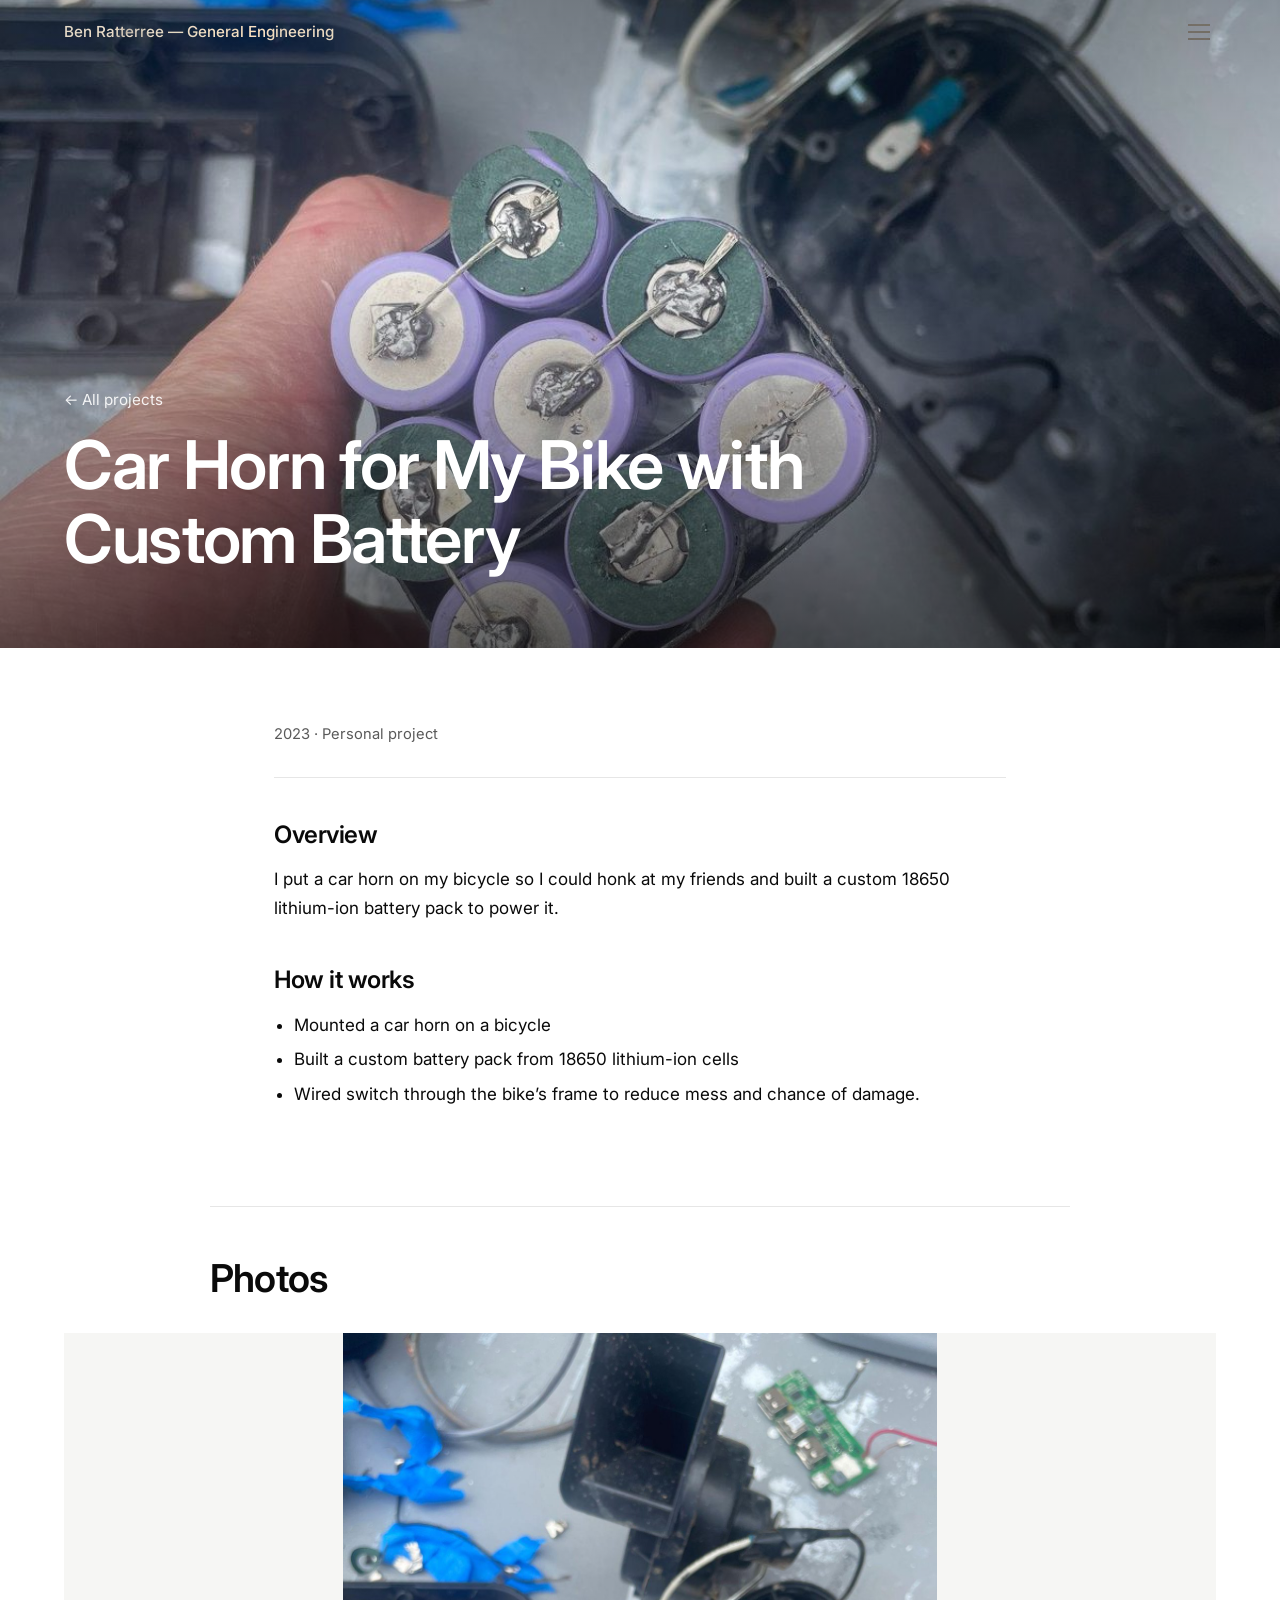
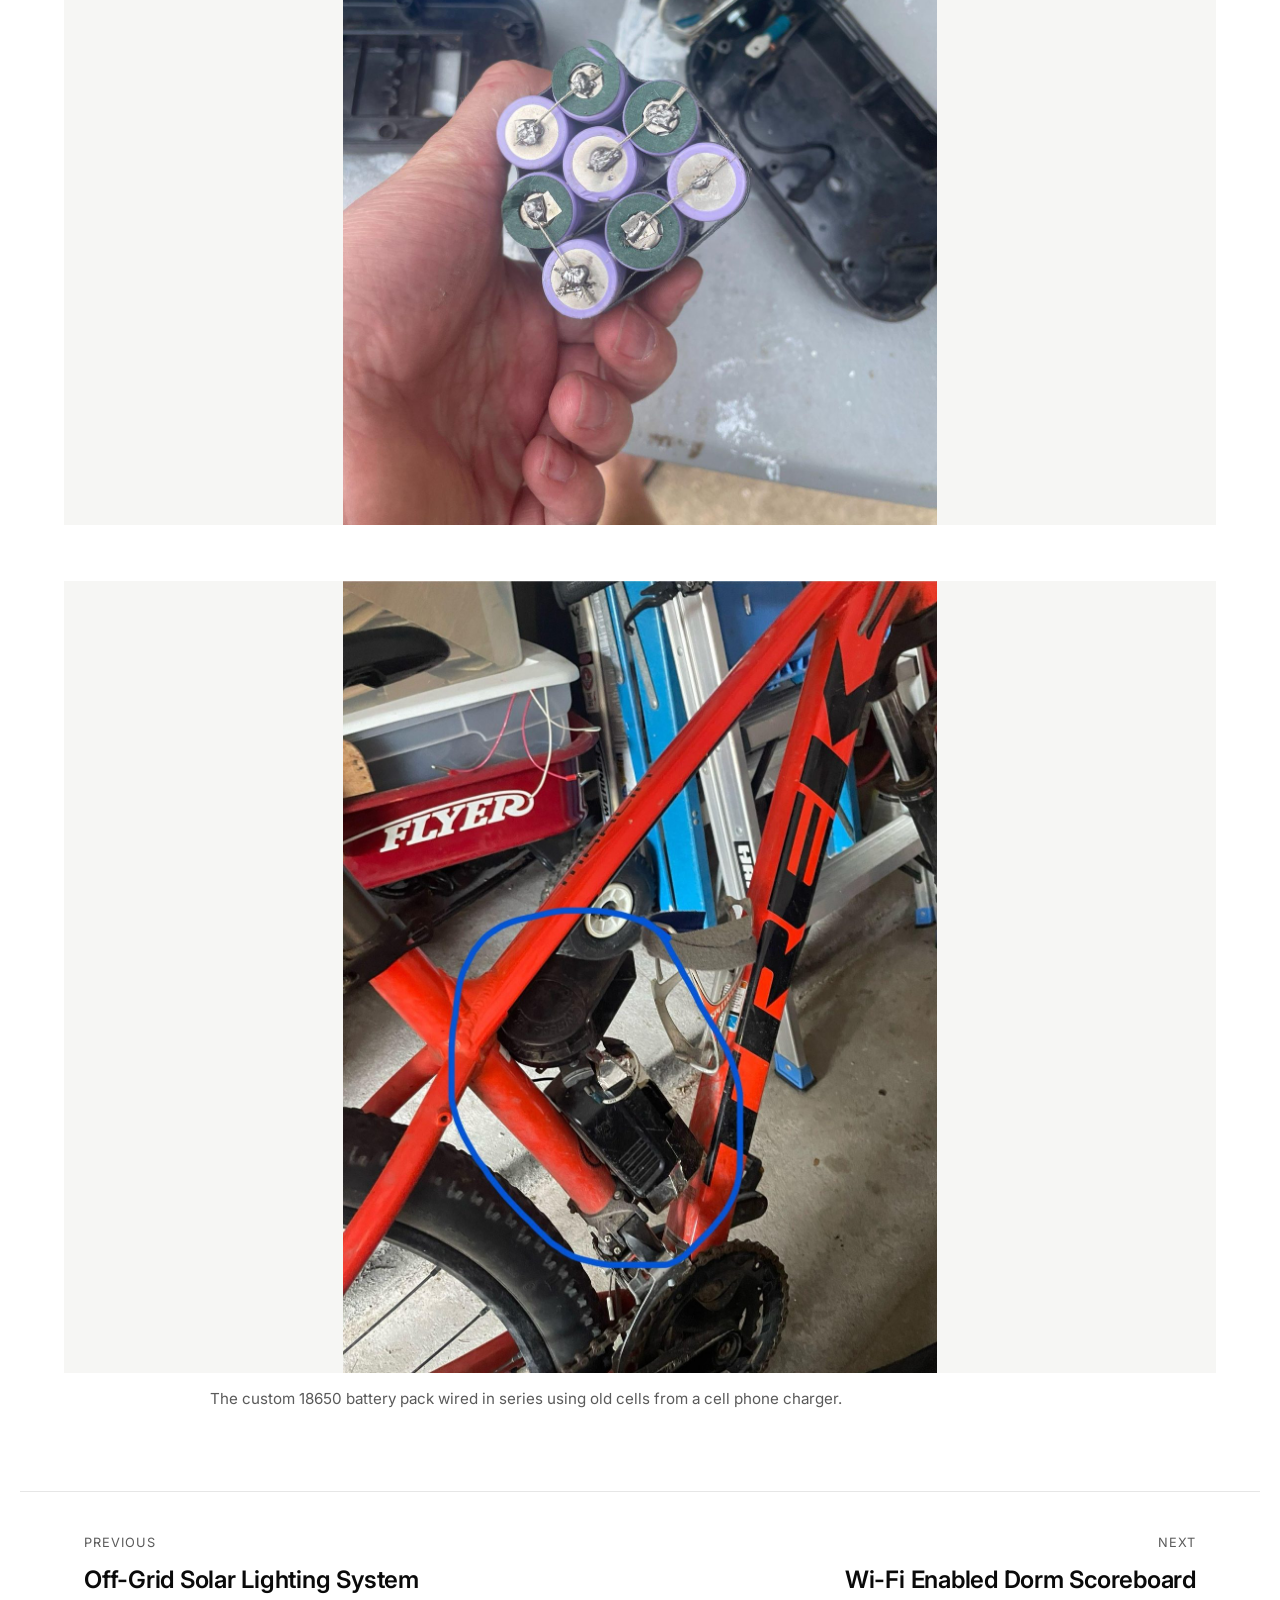
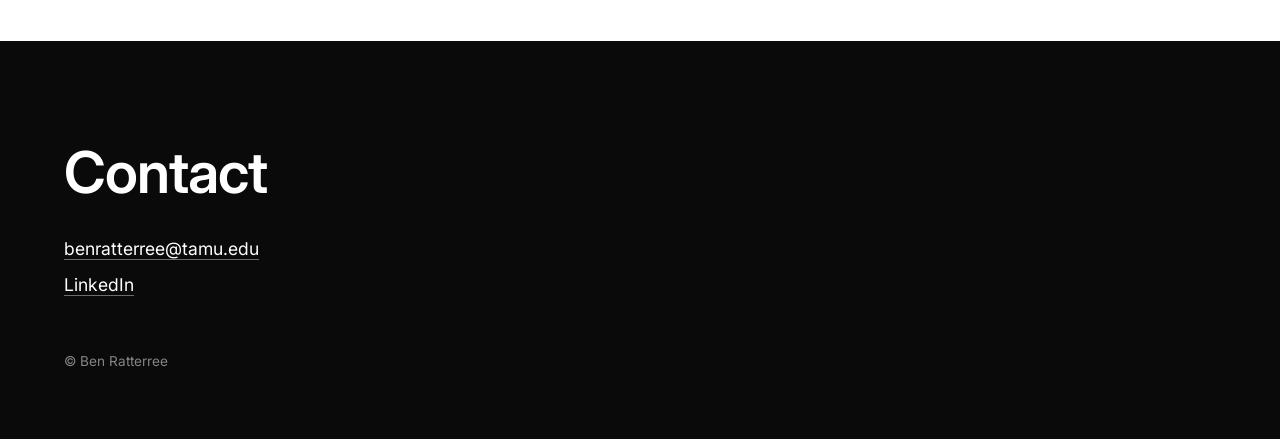
==== projects/bike.html @ 3983d527 "Portfolio site" ====
<!DOCTYPE html>
<html lang="en"><head><meta charset="utf-8"><meta name="viewport" content="width=device-width, initial-scale=1">
<title>Car Horn for My Bike with Custom Battery | Ben Ratterree</title><meta name="description" content="I put a car horn on my bicycle so I could honk at my friends and built a custom 18650 lithium-ion battery pack to power it."><link rel="preconnect" href="https://fonts.googleapis.com"><link rel="preconnect" href="https://fonts.gstatic.com" crossorigin><link href="https://fonts.googleapis.com/css2?family=Inter:wght@400;500;600;700&display=swap" rel="stylesheet">
<link rel="stylesheet" href="../assets/style.css"></head>
<body>
<header class="topbar"><a class="brand" href="../index.html">Ben Ratterree — General Engineering</a>
<button class="menu-btn" aria-label="Open menu" aria-expanded="false"><span></span><span></span><span></span></button></header>
<nav class="menu" aria-hidden="true"><button class="menu-close" aria-label="Close menu">&times;</button>
<a href="../index.html">Home</a><a href="../index.html#about">About</a><a href="../index.html#projects">Projects</a><a href="../index.html#contact">Contact</a></nav>
<main>
<section class="hero hero-sm" style="background-image:url('../media/bike/1.jpg')"><div class="hero-txt"><p class="crumb"><a href="../index.html#projects">← All projects</a></p><h1>Car Horn for My Bike with Custom Battery</h1></div></section>
<article class="content"><div class="metas"><p class="meta">2023 · Personal project</p></div>
<section class="reveal"><h2>Overview</h2>
<p>I put a car horn on my bicycle so I could honk at my friends and built a custom 18650 lithium-ion battery pack to power it.</p></section>
<section class="reveal"><h2>How it works</h2>
<ul>
<li>Mounted a car horn on a bicycle</li>
<li>Built a custom battery pack from 18650 lithium-ion cells</li>
<li>Wired switch through the bike’s frame to reduce mess and chance of damage.</li>
</ul></section>

</article>
<div class="gal-wrap"><h2 class="sec">Photos</h2><div id="gallery" class="gallery"><figure class="reveal"><button type="button" aria-label="Enlarge photo 1"><img src="../media/bike/1.jpg" width="1200" height="1600" alt="Car Horn for My Bike with Custom Battery photo 1" loading="lazy"></button></figure><figure class="reveal"><button type="button" aria-label="Enlarge photo 2"><img src="../media/bike/2.jpg" width="1201" height="1600" alt="The custom 18650 battery pack wired in series using old cells from a cell phone charger." loading="lazy"></button><figcaption>The custom 18650 battery pack wired in series using old cells from a cell phone charger.</figcaption></figure></div></div>
<nav class="pager"><a href="solar.html"><small>Previous</small>Off-Grid Solar Lighting System</a><a href="scoreboard.html"><small>Next</small>Wi-Fi Enabled Dorm Scoreboard</a></nav>
</main><footer id="contact"><div class="inner"><h2>Contact</h2>
<p><a href="mailto:benratterree@tamu.edu">benratterree@tamu.edu</a></p>
<p><a href="https://www.linkedin.com/in/ben-ratterree-34564028a/" target="_blank" rel="noopener">LinkedIn</a></p>
<p class="small">© Ben Ratterree</p></div></footer>
<script src="../assets/site.js"></script></body></html>
---- assets/style.css ----
:root{--black:#0a0a0a;--white:#fff;--gray:#5a5a5a;--line:#e6e6e6;--soft:#f6f6f4;--accent:#0b5cad;--pad:5vw;--content:860px;--max:1240px;
--font:'Inter',system-ui,-apple-system,"Segoe UI",Roboto,sans-serif}
*{box-sizing:border-box}html{scroll-behavior:smooth}
body{margin:0;font:400 17px/1.7 var(--font);color:var(--black);background:var(--white);-webkit-font-smoothing:antialiased}
a{color:inherit}img{max-width:100%}
h1,h2,h3{font-weight:600;letter-spacing:-.02em;line-height:1.1;margin:0}
/* top bar */
.topbar{position:fixed;inset:0 0 auto;z-index:50;display:flex;justify-content:space-between;align-items:center;padding:18px var(--pad);color:#fff;mix-blend-mode:difference}
.brand{font-weight:500;font-size:.95rem;text-decoration:none;white-space:nowrap;overflow:hidden;text-overflow:ellipsis}
.menu-btn{background:none;border:0;cursor:pointer;padding:6px;display:grid;gap:5px}
.menu-btn span{display:block;width:22px;height:2px;background:#fff;transition:transform .25s}
.menu{position:fixed;inset:0;z-index:60;background:var(--black);display:flex;flex-direction:column;justify-content:center;padding:0 var(--pad);opacity:0;pointer-events:none;transition:opacity .3s}
.menu.open{opacity:1;pointer-events:auto}
.menu a{color:#fff;text-decoration:none;font-size:clamp(2.2rem,6vw,4.2rem);font-weight:600;letter-spacing:-.03em;line-height:1.25;transform:translateY(12px);transition:transform .4s,opacity .2s}
.menu.open a{transform:none}.menu a:hover{opacity:.55}
.menu-close{position:absolute;top:14px;right:var(--pad);background:none;border:0;color:#fff;font-size:2.2rem;cursor:pointer}
/* hero */
.hero{position:relative;height:100vh;min-height:560px;background:#111 center/cover no-repeat;display:flex;align-items:flex-end;padding:0 var(--pad) 8vh;color:#fff}
.hero::before{content:"";position:absolute;inset:0;background:linear-gradient(180deg,rgba(0,0,0,.25) 0%,rgba(0,0,0,0) 35%,rgba(0,0,0,.6) 100%)}
.hero-txt{position:relative;max-width:900px;animation:fade 1.1s ease both}
.hero h1{font-size:clamp(2.6rem,7vw,5.4rem)}
.hero p{font-size:clamp(1rem,1.6vw,1.2rem);opacity:.9;margin:16px 0 0;max-width:520px}
.hero-sm{height:72vh;min-height:420px}.hero-sm h1{font-size:clamp(2.2rem,5.5vw,4.2rem)}
.crumb{margin:0 0 14px!important}.crumb a{text-decoration:none;font-size:.95rem}.crumb a:hover{text-decoration:underline}
@keyframes fade{from{opacity:0;transform:translateY(20px)}to{opacity:1;transform:none}}
/* about */
.about{max-width:var(--max);margin:0 auto;padding:120px var(--pad);display:grid;grid-template-columns:1.2fr .8fr;gap:8vw;align-items:center}
.about h2{font-size:clamp(2rem,4vw,2.8rem);margin-bottom:28px}
.about p{color:#222;max-width:520px}
.headshot{width:100%;aspect-ratio:4/5;object-fit:cover;object-position:center 30%}
.chips{list-style:none;padding:0;margin:28px 0 0;display:flex;flex-wrap:wrap;gap:8px}
.chips li{font-size:.85rem;padding:6px 14px;border:1px solid var(--line);border-radius:99px;background:var(--soft)}
/* projects */
.sec{font-size:clamp(1.8rem,3.4vw,2.4rem);margin-bottom:40px}
.projects{max-width:var(--max);margin:0 auto;padding:40px var(--pad) 80px;border-top:1px solid var(--line)}
.projects .sec{margin-top:60px}
.prow{display:grid;grid-template-columns:1.15fr 1fr;gap:5vw;align-items:center;padding:48px 0;border-top:1px solid var(--line);text-decoration:none;color:inherit}
.prow:nth-of-type(even) .pimg{order:2}
.pimg{overflow:hidden;aspect-ratio:3/2;background:var(--soft)}
.pimg img{width:100%;height:100%;object-fit:cover;display:block;transition:transform .8s cubic-bezier(.2,.7,.2,1)}
.prow:hover .pimg img{transform:scale(1.04)}
.noimg{height:100%;display:grid;place-items:center;color:#999}
.num{font-size:.8rem;color:var(--gray);letter-spacing:.1em}
.ptxt h3{font-size:clamp(1.5rem,2.6vw,2rem);margin:8px 0 6px}
.ptxt p{color:#333;margin:10px 0}.meta{color:var(--gray)!important;font-size:.92rem;margin:4px 0;overflow-wrap:anywhere}
.more{display:inline-block;margin-top:10px;font-weight:500;border-bottom:1px solid currentColor;padding-bottom:2px}
.more span{display:inline-block;transition:transform .25s}.prow:hover .more span{transform:translateX(6px)}
.also{max-width:var(--content);margin:0 auto;padding:40px var(--pad) 120px}
.rules{list-style:none;padding:0;margin:0}.rules li{padding:14px 0;border-top:1px solid var(--line)}.rules li:last-child{border-bottom:1px solid var(--line)}
/* project page */
.content{max-width:var(--content);margin:0 auto;padding:70px var(--pad) 20px}
.metas{padding-bottom:26px;border-bottom:1px solid var(--line);margin-bottom:10px}
.metas a{color:var(--accent)}
.content h2{font-size:1.5rem;margin:44px 0 14px}
.content ul{padding-left:1.2em}.content li{margin:6px 0}
.content blockquote{border-left:3px solid var(--black);margin:20px 0;padding-left:20px}
.gal-wrap{max-width:1400px;margin:0 auto;padding:60px var(--pad) 40px}
.gal-wrap .sec{max-width:var(--content);margin:0 auto 34px;padding:0;border-top:1px solid var(--line);padding-top:50px}
.gallery{display:flex;flex-direction:column;gap:56px}
.gallery figure{margin:0}
.gallery button{all:unset;cursor:zoom-in;display:block;width:100%;background:var(--soft)}
.gallery img{display:block;width:100%;height:auto;max-height:88vh;object-fit:contain;margin:0 auto}
.gallery figcaption{max-width:var(--content);margin:14px auto 0;color:var(--gray);font-size:.95rem;line-height:1.55}
.gallery-empty{max-width:var(--content);margin:0 auto;padding:40px;text-align:center;color:#999;border:1px dashed #ccc}
.pager{max-width:var(--max);margin:40px auto 0;padding:0 var(--pad);display:grid;grid-template-columns:1fr 1fr;border-top:1px solid var(--line)}
.pager a{padding:40px 0;text-decoration:none;font-size:clamp(1.1rem,2vw,1.5rem);font-weight:600;letter-spacing:-.01em}
.pager a:last-child{text-align:right}.pager small{display:block;font-size:.8rem;font-weight:400;color:var(--gray);letter-spacing:.08em;text-transform:uppercase;margin-bottom:6px}
.pager a:hover{opacity:.6}
/* footer */
footer{background:var(--black);color:#fff;padding:100px var(--pad) 60px}
footer .inner{max-width:var(--max);margin:0 auto}
footer h2{font-size:clamp(2rem,5vw,3.6rem);margin-bottom:30px}
footer p{margin:6px 0;font-size:1.1rem}footer a{text-decoration:none;border-bottom:1px solid rgba(255,255,255,.4)}footer a:hover{border-color:#fff}
footer .small{margin-top:50px;font-size:.85rem;opacity:.5}
/* reveal on scroll */
.js .reveal{opacity:0;transform:translateY(24px);transition:opacity .8s ease,transform .8s ease}
.js .reveal.in{opacity:1;transform:none}
@media (prefers-reduced-motion:reduce){*{animation:none!important;transition:none!important}.js .reveal{opacity:1;transform:none}}
/* lightbox */
.lb{position:fixed;inset:0;background:rgba(0,0,0,.95);display:none;flex-direction:column;align-items:center;justify-content:center;z-index:100}
.lb.open{display:flex}.lb img{max-width:94vw;max-height:84vh}
.lb .cap{color:#ddd;max-width:800px;text-align:center;padding:12px 16px;font-size:.95rem}
.lb button{position:absolute;background:none;color:#fff;border:0;font-size:2.4rem;width:52px;height:52px;cursor:pointer;opacity:.8}
.lb button:hover{opacity:1}.lb .close{top:12px;right:16px}.lb .prev{left:10px;top:50%}.lb .next{right:10px;top:50%}
.lb .count{position:absolute;top:24px;left:24px;color:#aaa;font-size:.9rem}
@media(max-width:760px){body{font-size:16px}.about{grid-template-columns:1fr;padding:80px var(--pad);gap:40px}.headshot{max-width:420px}
.prow{grid-template-columns:1fr;gap:20px;padding:36px 0}.prow:nth-of-type(even) .pimg{order:0}
.gallery{gap:32px}.gal-wrap{padding-left:0;padding-right:0}.gal-wrap .sec,.gallery figcaption{padding-left:var(--pad);padding-right:var(--pad)}
.hero{height:88vh}.hero-sm{height:60vh}.brand{max-width:75vw}}
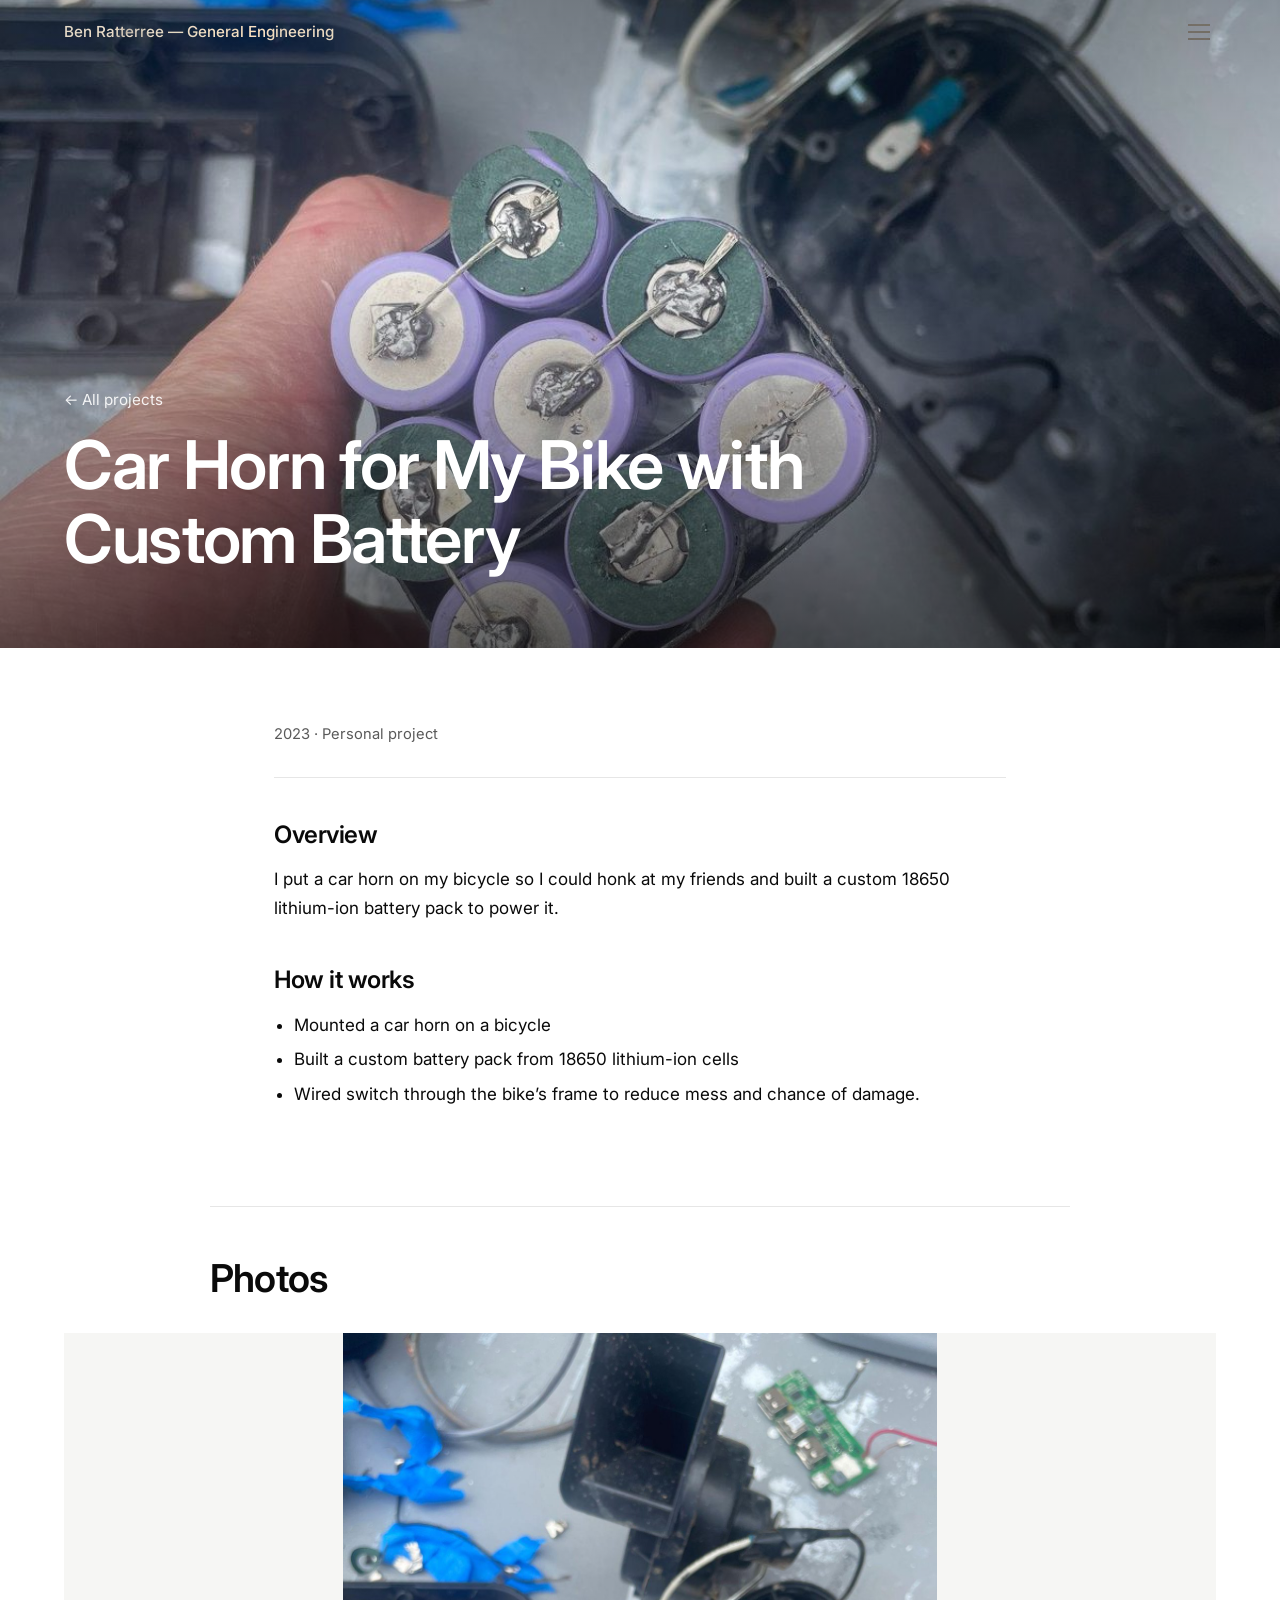
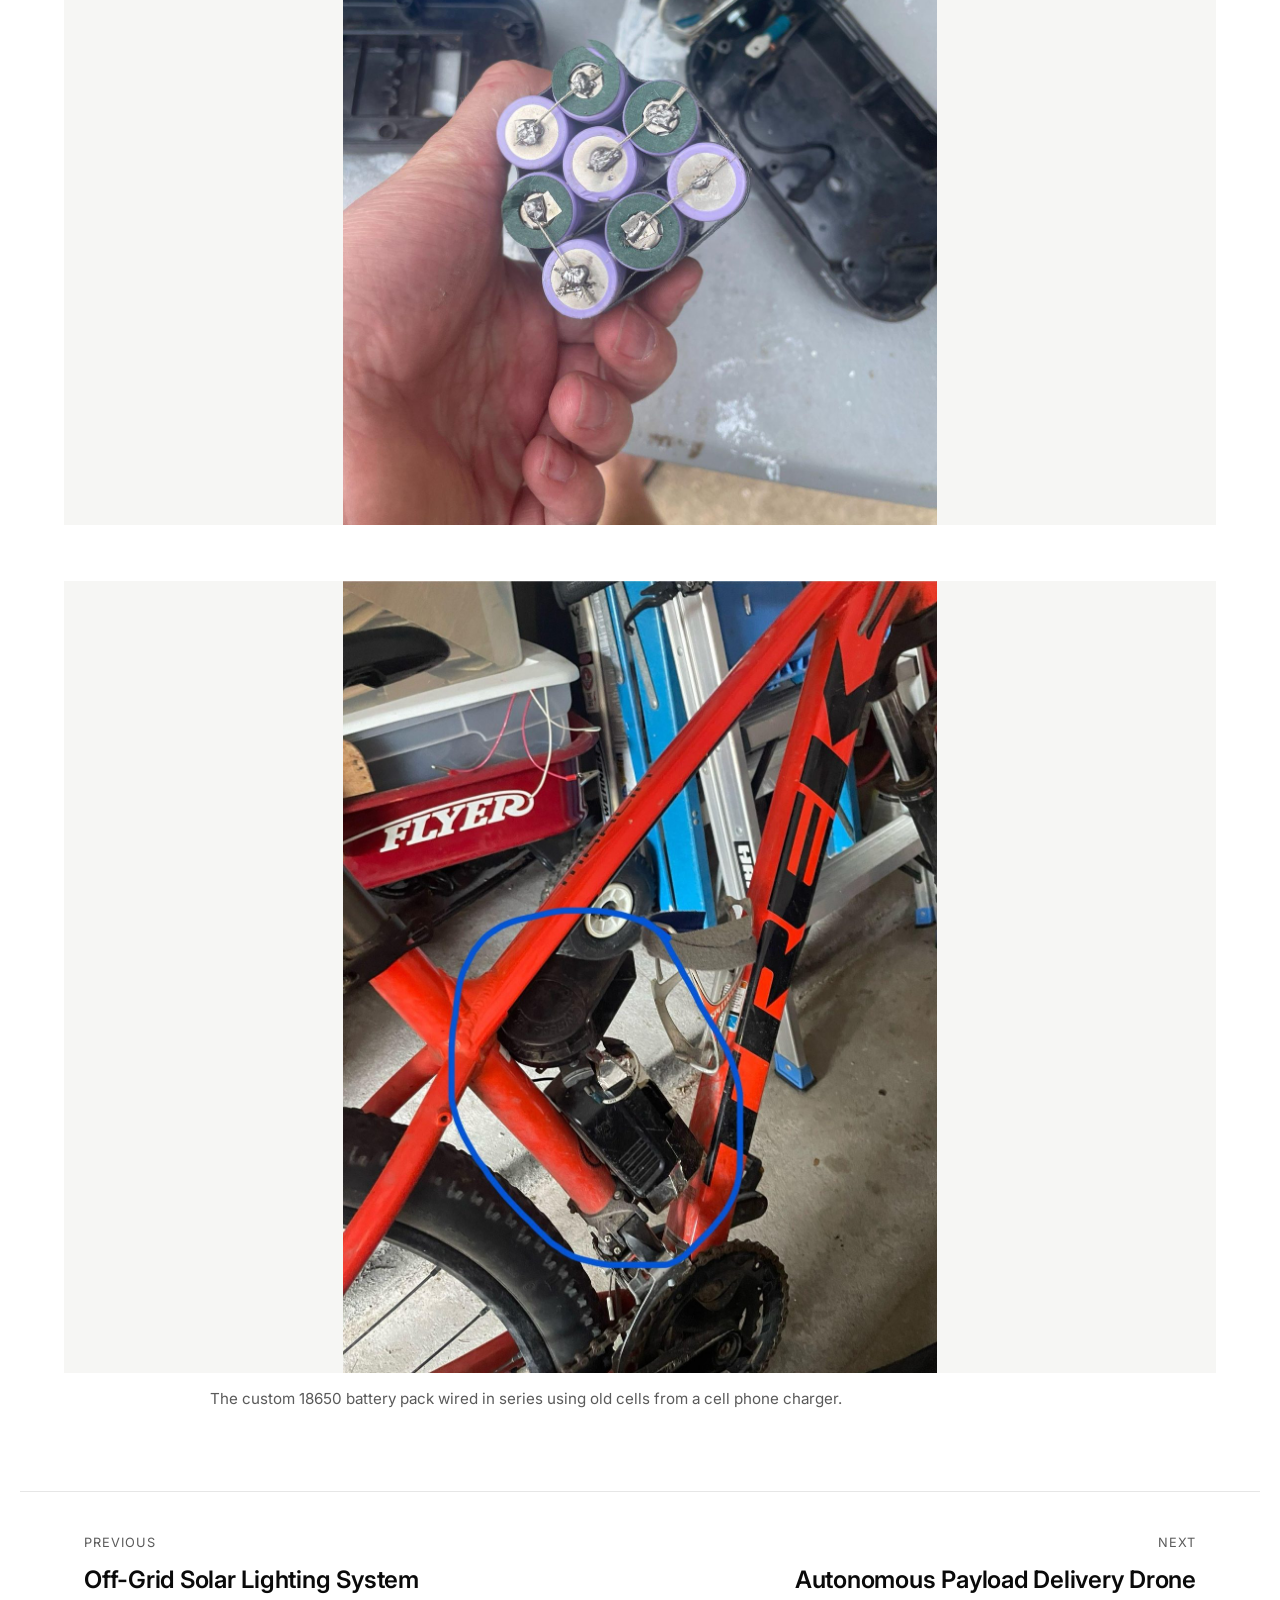
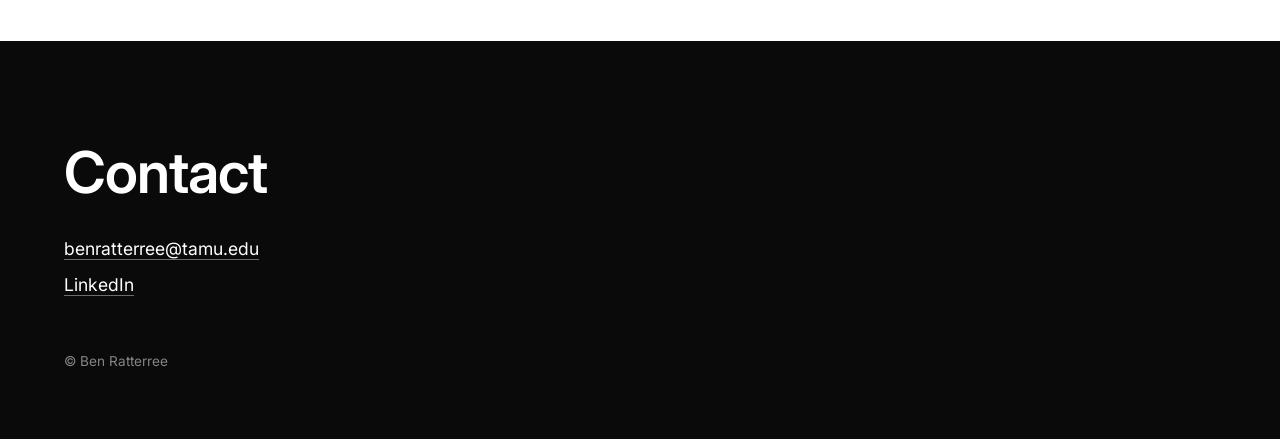
==== commit 2b8aaa22: "Recrop headshot; move Dorm Scoreboard to #4" ====
--- a/projects/bike.html
+++ b/projects/bike.html
@@ -21,7 +21,7 @@
 
 </article>
 <div class="gal-wrap"><h2 class="sec">Photos</h2><div id="gallery" class="gallery"><figure class="reveal"><button type="button" aria-label="Enlarge photo 1"><img src="../media/bike/1.jpg" width="1200" height="1600" alt="Car Horn for My Bike with Custom Battery photo 1" loading="lazy"></button></figure><figure class="reveal"><button type="button" aria-label="Enlarge photo 2"><img src="../media/bike/2.jpg" width="1201" height="1600" alt="The custom 18650 battery pack wired in series using old cells from a cell phone charger." loading="lazy"></button><figcaption>The custom 18650 battery pack wired in series using old cells from a cell phone charger.</figcaption></figure></div></div>
-<nav class="pager"><a href="solar.html"><small>Previous</small>Off-Grid Solar Lighting System</a><a href="scoreboard.html"><small>Next</small>Wi-Fi Enabled Dorm Scoreboard</a></nav>
+<nav class="pager"><a href="solar.html"><small>Previous</small>Off-Grid Solar Lighting System</a><a href="drone.html"><small>Next</small>Autonomous Payload Delivery Drone</a></nav>
 </main><footer id="contact"><div class="inner"><h2>Contact</h2>
 <p><a href="mailto:benratterree@tamu.edu">benratterree@tamu.edu</a></p>
 <p><a href="https://www.linkedin.com/in/ben-ratterree-34564028a/" target="_blank" rel="noopener">LinkedIn</a></p>
